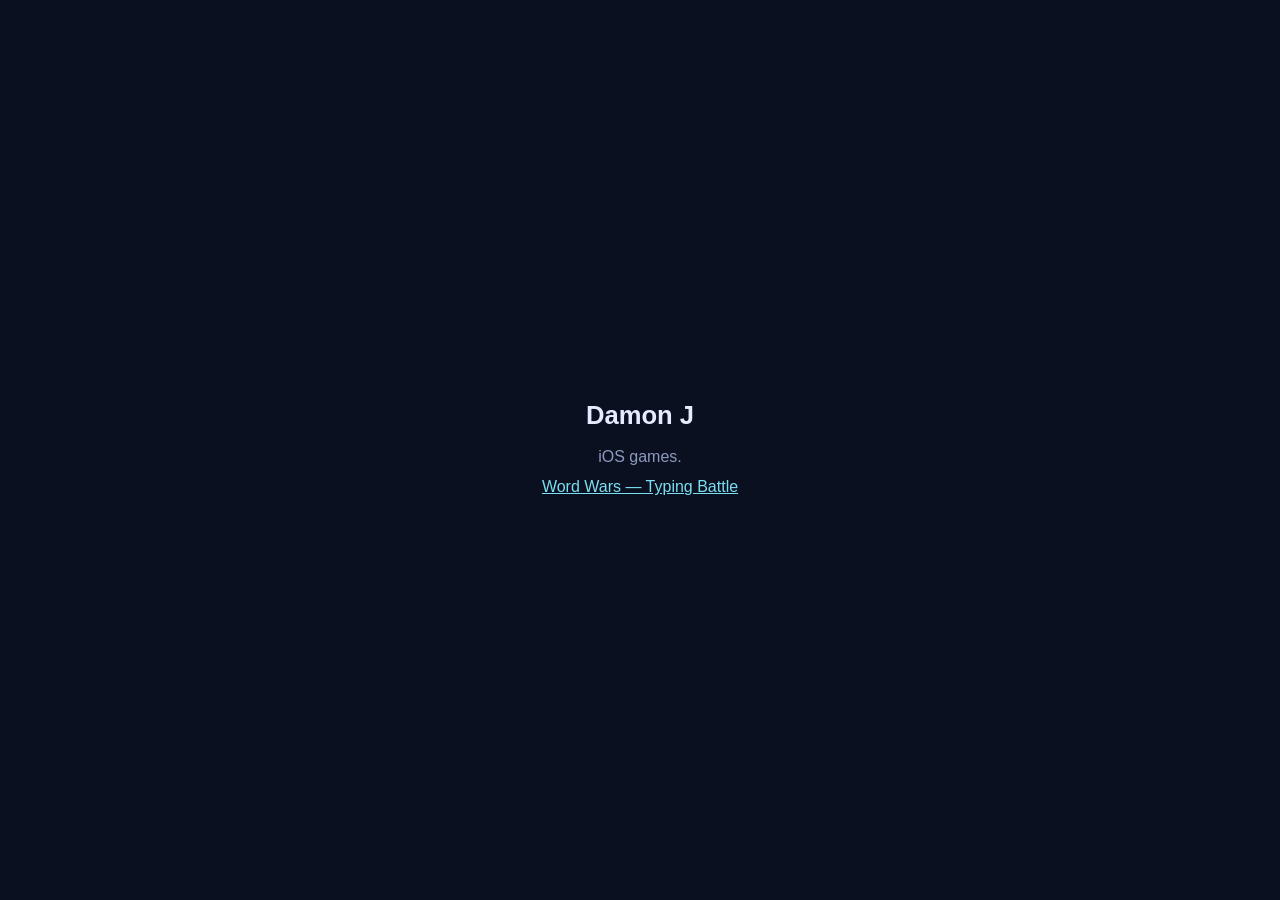
==== index.html @ 128b1fe4 "app-ads.txt for AdMob verification" ====
<!doctype html>
<meta charset="utf-8">
<title>Damon J</title>
<meta name="viewport" content="width=device-width,initial-scale=1">
<style>
  body{background:#0b1020;color:#e6ecff;font:16px/1.6 -apple-system,BlinkMacSystemFont,"Segoe UI",sans-serif;
       display:grid;place-items:center;min-height:100vh;margin:0;text-align:center}
  a{color:#7bdff2}
  h1{font-size:1.6rem;margin:0 0 .5rem}
  p{color:#8d99bd;margin:.3rem 0}
</style>
<div>
  <h1>Damon J</h1>
  <p>iOS games.</p>
  <p><a href="/word-wars/">Word Wars — Typing Battle</a></p>
</div>
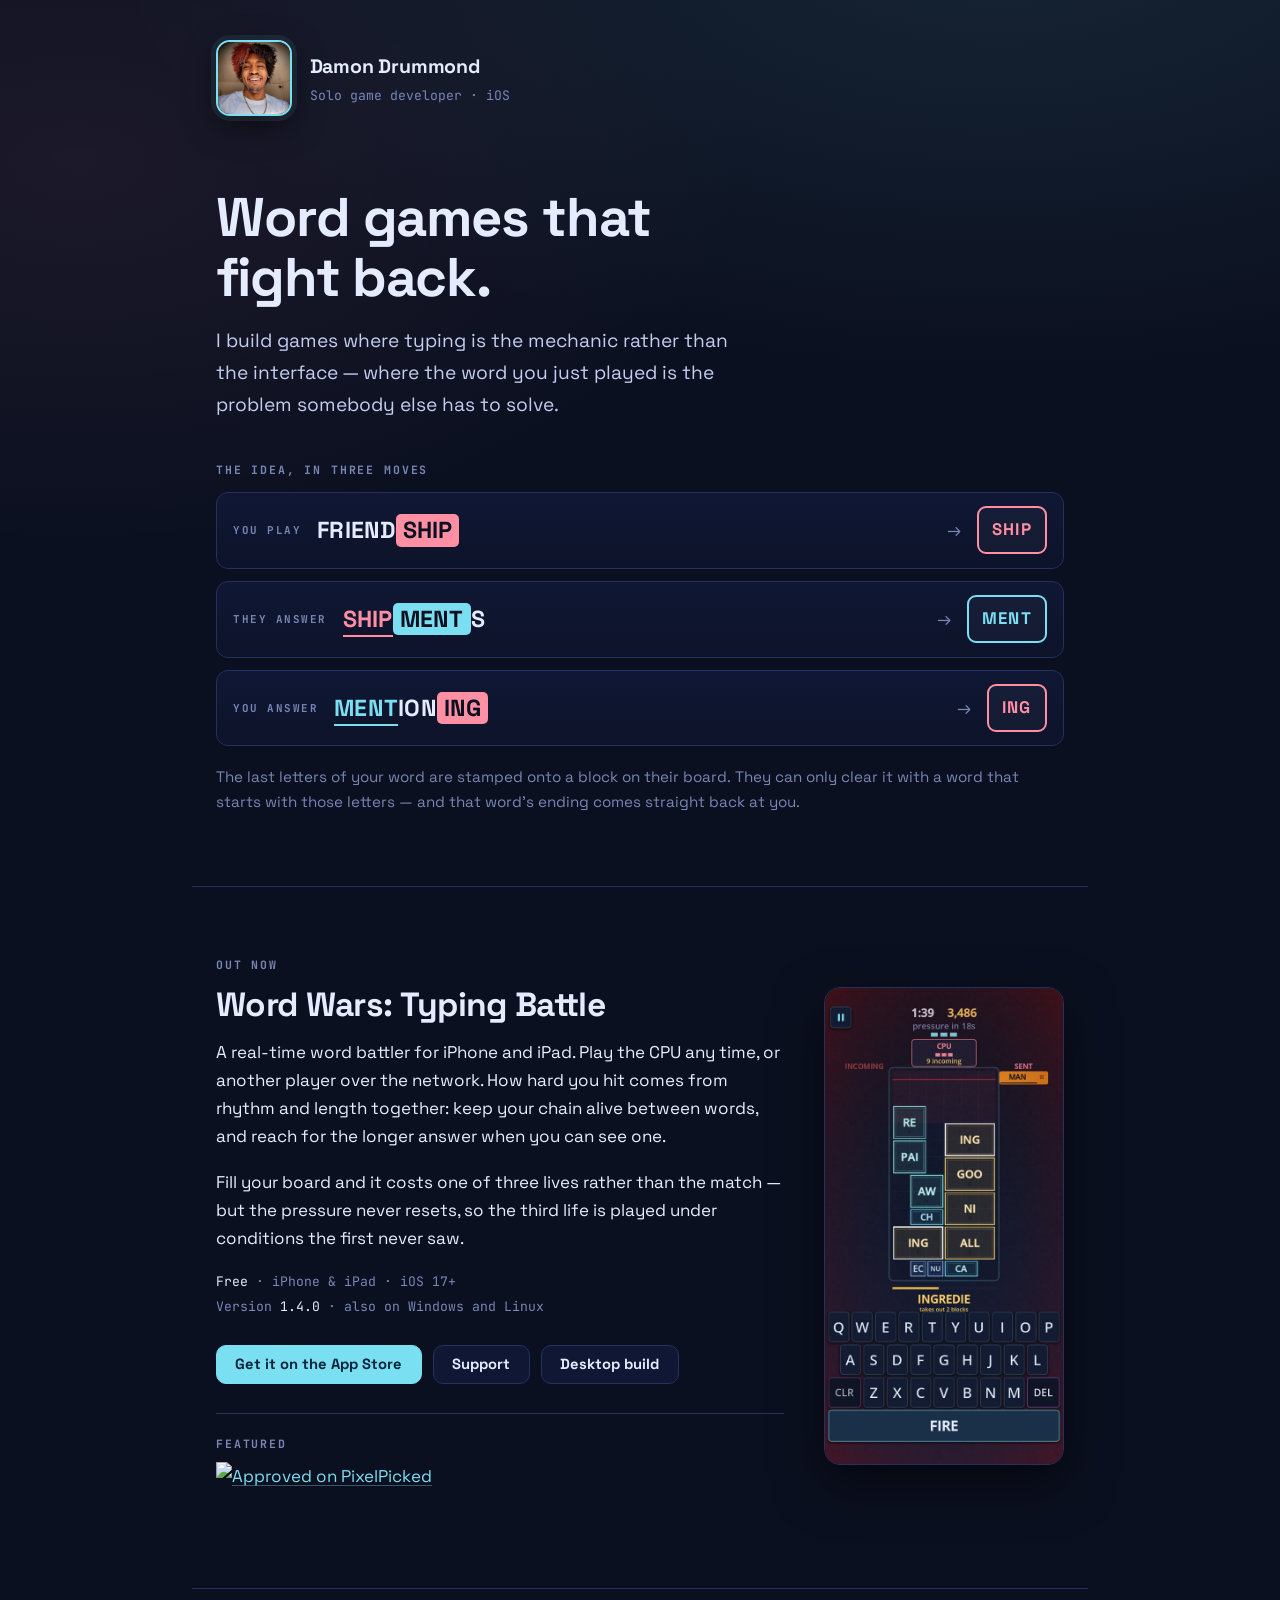
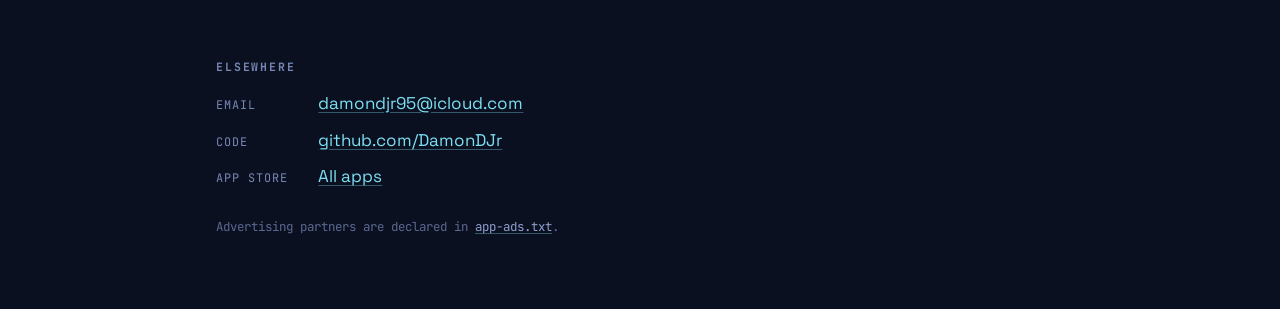
==== commit 6a211ecb: "A developer page that says who made the game The root page was a name, a line and a link. It is the " ====
--- a/index.html
+++ b/index.html
@@ -1,16 +1,297 @@
 <!doctype html>
+<html lang="en">
+<head>
 <meta charset="utf-8">
-<title>Damon J</title>
-<meta name="viewport" content="width=device-width,initial-scale=1">
+<meta name="viewport" content="width=device-width, initial-scale=1">
+<title>Damon Drummond — game developer</title>
+<meta name="description" content="Solo game developer. Maker of Word Wars: Typing Battle, a real-time word battler for iPhone and iPad.">
+<link rel="canonical" href="https://damondjr.github.io/">
+
+<meta property="og:type" content="website">
+<meta property="og:site_name" content="Damon Drummond">
+<meta property="og:title" content="Damon Drummond — game developer">
+<meta property="og:description" content="I build games where typing is the mechanic, not the interface. Maker of Word Wars: Typing Battle.">
+<meta property="og:url" content="https://damondjr.github.io/">
+<meta property="og:image" content="https://damondjr.github.io/assets/og.jpg">
+<meta name="twitter:card" content="summary_large_image">
+
+<link rel="icon" href="assets/favicon-64.png" sizes="64x64">
+<link rel="apple-touch-icon" href="assets/icon-180.png">
+
+<link rel="preconnect" href="https://fonts.googleapis.com">
+<link rel="preconnect" href="https://fonts.gstatic.com" crossorigin>
+<link href="https://fonts.googleapis.com/css2?family=Space+Grotesk:wght@400;500;700&family=JetBrains+Mono:wght@400;700&display=swap" rel="stylesheet">
+
 <style>
-  body{background:#0b1020;color:#e6ecff;font:16px/1.6 -apple-system,BlinkMacSystemFont,"Segoe UI",sans-serif;
-       display:grid;place-items:center;min-height:100vh;margin:0;text-align:center}
-  a{color:#7bdff2}
-  h1{font-size:1.6rem;margin:0 0 .5rem}
-  p{color:#8d99bd;margin:.3rem 0}
+/* ---------------------------------------------------------------------------
+   Word Wars' own palette, straight from scripts/game.gd. The page is a shop
+   window for the game, so it uses the game's colours rather than inventing a
+   second identity: cyan is you, pink is the opponent, gold is a big hit.
+   --------------------------------------------------------------------------- */
+:root{
+  --void:#0b1020;
+  --deep:#141a36;
+  --panel:#101734;
+  --edge:#26305c;
+  --ink:#e6ecff;
+  --dim:#7787b5;
+  --you:#7bdff2;
+  --them:#ff8fa3;
+  --hit:#ffd166;
+  --measure:56rem;
+}
+
+*,*::before,*::after{box-sizing:border-box}
+
+body{
+  margin:0;
+  background:var(--void);
+  /* Two soft pools rather than a flat fill — the game draws a vertical
+     gradient behind the board and this is the same idea at page scale. */
+  background-image:
+    radial-gradient(90rem 45rem at 78% -8%, rgba(123,223,242,.10), transparent 62%),
+    radial-gradient(70rem 40rem at 6% 18%, rgba(255,143,163,.07), transparent 60%);
+  background-attachment:fixed;
+  color:var(--ink);
+  font:400 1.0625rem/1.65 "Space Grotesk",ui-sans-serif,system-ui,sans-serif;
+  -webkit-font-smoothing:antialiased;
+}
+
+.wrap{max-width:var(--measure);margin:0 auto;padding:0 1.5rem}
+.band{padding-block:4.5rem}
+.band + .band{border-top:1px solid var(--edge)}
+
+a{color:var(--you);text-decoration-color:rgba(123,223,242,.35);text-underline-offset:.2em}
+a:hover{text-decoration-color:var(--you)}
+:focus-visible{outline:2px solid var(--hit);outline-offset:3px;border-radius:3px}
+
+h1,h2{margin:0;font-weight:700;letter-spacing:-.02em;line-height:1.1}
+h1{font-size:clamp(2.1rem,6.2vw,3.4rem)}
+h2{font-size:clamp(1.5rem,4vw,2.1rem)}
+p{margin:0 0 1.1rem}
+.lede{font-size:clamp(1.05rem,2.3vw,1.2rem);color:#c3cdf0;max-width:44ch;margin-top:1.1rem}
+
+/* Mono is the utility voice here for a reason: this is a typing game, and
+   monospace is what typing looks like. Labels, counts and machine facts only —
+   never body copy. */
+.eyebrow{margin:0 0 1rem;
+  font:700 .72rem/1 "JetBrains Mono",ui-monospace,monospace;
+  letter-spacing:.16em;text-transform:uppercase;color:var(--dim);
+  display:block;
+}
+
+/* --- identity ----------------------------------------------------------- */
+.id{display:flex;align-items:center;gap:1.1rem;padding-block:2.5rem 0}
+/* The avatar is a square with the board's own border treatment, not a circle:
+   everything in this game is a tile, including the person who made it. */
+.avatar{
+  width:76px;height:76px;flex:none;border-radius:14px;object-fit:cover;
+  border:2px solid var(--you);
+  box-shadow:0 0 0 5px rgba(123,223,242,.08), 0 10px 30px rgba(0,0,0,.5);
+  background:var(--deep);
+}
+.id-name{font-size:1.22rem;font-weight:700;letter-spacing:-.01em;margin:0}
+.id-role{margin:.2rem 0 0;font:400 .82rem/1.4 "JetBrains Mono",ui-monospace,monospace;color:var(--dim)}
+
+/* --- the chain ---------------------------------------------------------- */
+/* The signature of the page. Three lines that are the whole game: the letters
+   you answer with, and the letters you leave behind. */
+.chain-label{margin-top:2.75rem}
+.chain{list-style:none;margin:0;padding:0;display:grid;gap:.75rem}
+.link{
+  display:grid;align-items:center;gap:.5rem 1rem;
+  grid-template-columns:auto 1fr auto auto;
+  padding:.85rem 1rem;border-radius:12px;
+  background:linear-gradient(180deg,var(--panel),#0d1329);
+  border:1px solid var(--edge);
+}
+.side{font:700 .68rem/1 "JetBrains Mono",ui-monospace,monospace;letter-spacing:.14em;color:var(--dim)}
+.word{font-size:clamp(1.05rem,3.4vw,1.45rem);font-weight:700;letter-spacing:.01em;white-space:nowrap}
+/* Underlined: the letters this word had to open with to clear what landed.
+   `currentColor` is safe here — .you/.them set the colour and the border
+   follows it. */
+.ans{border-bottom:2px solid currentColor;padding-bottom:1px}
+
+/* Filled: the letters that get stamped onto the next block.
+   Written as two-class rules rather than `background:currentColor`. The
+   single-class version set `color:var(--void)` for the dark text, but .you and
+   .them are declared later at the same specificity, so they won the `color`
+   property — which made the fill and the letters the same pink, and the stamp
+   rendered as an empty chip. Two classes (0,2,0) outrank one (0,1,0) and say
+   what they mean. */
+.stamp{padding:.06em .3em;border-radius:5px}
+.stamp.you{background:var(--you);color:var(--void)}
+.stamp.them{background:var(--them);color:var(--void)}
+.to{color:var(--dim);font-size:1.1rem;justify-self:center}
+/* A block, drawn the way the board draws one. */
+.blk{
+  font-size:clamp(.9rem,2.6vw,1.05rem);font-weight:700;letter-spacing:.08em;
+  padding:.5rem .8rem;border-radius:9px;border:2px solid currentColor;
+  background:rgba(255,255,255,.03);white-space:nowrap;
+}
+.you{color:var(--you)}
+.them{color:var(--them)}
+.link .word{color:var(--ink)}
+.chain-note{margin:1.1rem 0 0;color:var(--dim);font-size:.95rem}
+
+/* --- the game ----------------------------------------------------------- */
+.game .first{margin-top:.9rem}
+.game{display:grid;grid-template-columns:minmax(0,1fr) 15rem;gap:2.5rem;align-items:start}
+.shot{width:100%;height:auto;border-radius:16px;border:1px solid var(--edge);
+      box-shadow:0 18px 50px rgba(0,0,0,.55);display:block}
+.facts{font:400 .82rem/1.9 "JetBrains Mono",ui-monospace,monospace;color:var(--dim);
+       margin:0 0 1.6rem;list-style:none;padding:0}
+.facts b{color:var(--ink);font-weight:400}
+
+.actions{display:flex;flex-wrap:wrap;gap:.7rem;margin-bottom:1.8rem}
+.btn{
+  display:inline-block;padding:.7rem 1.15rem;border-radius:10px;
+  font:700 .92rem/1 "Space Grotesk",sans-serif;text-decoration:none;
+  border:1px solid var(--edge);color:var(--ink);background:var(--panel);
+  transition:border-color .15s ease, transform .15s ease;
+}
+.btn:hover{border-color:var(--you);transform:translateY(-1px)}
+.btn-go{background:var(--you);border-color:var(--you);color:#06243b}
+.btn-go:hover{background:#9ce8f7;border-color:#9ce8f7}
+
+/* The badge is somebody else's artwork and carries its own colours. It gets a
+   quiet shelf of its own rather than being crowded next to our buttons. */
+.badge{margin-top:.4rem;padding-top:1.5rem;border-top:1px solid var(--edge)}
+.badge img{display:block;height:auto;max-width:100%}
+.badge .eyebrow{margin:0 0 1rem;margin-bottom:.8rem}
+
+/* --- footer ------------------------------------------------------------- */
+.rows{list-style:none;margin:0 0 1.6rem;padding:0;display:grid;gap:.55rem}
+.rows li{display:flex;gap:.9rem;align-items:baseline;flex-wrap:wrap}
+.rows span{font:400 .74rem/1.6 "JetBrains Mono",ui-monospace,monospace;
+           color:var(--dim);letter-spacing:.08em;text-transform:uppercase;min-width:5.5rem}
+.fine{font:400 .78rem/1.7 "JetBrains Mono",ui-monospace,monospace;color:#5b6890;margin:0}
+.fine a{color:#8fa0cf}
+
+/* --- motion ------------------------------------------------------------- */
+/* One orchestrated moment: the chain assembles itself once, in order, the way
+   a rally actually happens. Nothing else on the page moves. */
+@media (prefers-reduced-motion:no-preference){
+  .link{opacity:0;transform:translateY(12px);animation:rise .55s cubic-bezier(.2,.75,.3,1) forwards}
+  .link:nth-child(1){animation-delay:.20s}
+  .link:nth-child(2){animation-delay:.55s}
+  .link:nth-child(3){animation-delay:.90s}
+  .blk{opacity:0;animation:land .4s cubic-bezier(.2,.9,.3,1) forwards}
+  .link:nth-child(1) .blk{animation-delay:.50s}
+  .link:nth-child(2) .blk{animation-delay:.85s}
+  .link:nth-child(3) .blk{animation-delay:1.20s}
+}
+@keyframes rise{to{opacity:1;transform:none}}
+@keyframes land{from{opacity:0;transform:translateY(-9px) scale(.94)}to{opacity:1;transform:none}}
+
+/* --- narrow ------------------------------------------------------------- */
+@media (max-width:46rem){
+  .band{padding-block:3.25rem}
+  .game{grid-template-columns:1fr;gap:2rem}
+  .shot{max-width:16rem;margin-inline:auto}
+  .link{grid-template-columns:1fr auto;gap:.45rem .8rem}
+  .side{grid-column:1/-1}
+  .to{display:none}
+  .word{white-space:normal}
+}
 </style>
-<div>
-  <h1>Damon J</h1>
-  <p>iOS games.</p>
-  <p><a href="/word-wars/">Word Wars — Typing Battle</a></p>
-</div>
+</head>
+<body>
+
+<header class="wrap id">
+  <!-- Swap assets/avatar.png for whichever picture you want here; it is
+       displayed as a 76px square, so a square source crops best. -->
+  <img class="avatar" src="assets/avatar.png" width="76" height="76"
+       alt="Damon Drummond">
+  <div>
+    <p class="id-name">Damon Drummond</p>
+    <p class="id-role">Solo game developer &middot; iOS</p>
+  </div>
+</header>
+
+<main>
+
+  <section class="wrap band">
+    <h1>Word games that<br>fight back.</h1>
+    <p class="lede">I build games where typing is the
+    mechanic rather than the interface &mdash; where the word you just played is
+    the problem somebody else has to solve.</p>
+
+    <p class="eyebrow chain-label">The idea, in three moves</p>
+    <ol class="chain">
+      <li class="link">
+        <span class="side">YOU PLAY</span>
+        <span class="word">FRIEND<b class="stamp them">SHIP</b></span>
+        <span class="to" aria-hidden="true">&rarr;</span>
+        <span class="blk them">SHIP</span>
+      </li>
+      <li class="link">
+        <span class="side">THEY ANSWER</span>
+        <span class="word"><b class="ans them">SHIP</b><b class="stamp you">MENT</b>S</span>
+        <span class="to" aria-hidden="true">&rarr;</span>
+        <span class="blk you">MENT</span>
+      </li>
+      <li class="link">
+        <span class="side">YOU ANSWER</span>
+        <span class="word"><b class="ans you">MENT</b>ION<b class="stamp them">ING</b></span>
+        <span class="to" aria-hidden="true">&rarr;</span>
+        <span class="blk them">ING</span>
+      </li>
+    </ol>
+    <p class="chain-note">The last letters of your word are stamped onto a block
+    on their board. They can only clear it with a word that starts with those
+    letters &mdash; and that word&rsquo;s ending comes straight back at you.</p>
+  </section>
+
+  <section class="wrap band">
+    <p class="eyebrow">Out now</p>
+    <div class="game">
+      <div>
+        <h2>Word Wars: Typing Battle</h2>
+        <p class="first">A real-time word battler for iPhone and iPad.
+        Play the CPU any time, or another player over the network. How hard you
+        hit comes from rhythm and length together: keep your chain alive between
+        words, and reach for the longer answer when you can see one.</p>
+        <p>Fill your board and it costs one of three lives rather than the match
+        &mdash; but the pressure never resets, so the third life is played under
+        conditions the first never saw.</p>
+
+        <ul class="facts">
+          <li><b>Free</b> &middot; iPhone &amp; iPad &middot; iOS 17+</li>
+          <li>Version <b>1.4.0</b> &middot; also on Windows and Linux</li>
+        </ul>
+
+        <div class="actions">
+          <a class="btn btn-go" href="https://apps.apple.com/us/app/word-wars-typing-battle/id6802900966">Get it on the App&nbsp;Store</a>
+          <a class="btn" href="/word-wars/">Support</a>
+          <a class="btn" href="https://github.com/DamonDJr/word-wars/releases/latest">Desktop build</a>
+        </div>
+
+        <div class="badge">
+          <p class="eyebrow">Featured</p>
+          <a href="https://pixelpicked.com/game/3Cyutut9elL/word-wars-typing-battle/" target="_blank" rel="noopener">
+            <img src="https://api.pixelpicked.com/api/badges/3Cyutut9elL/live.png?theme=dark"
+                 width="250" height="54" alt="Approved on PixelPicked" loading="lazy" />
+          </a>
+        </div>
+      </div>
+
+      <img class="shot" src="assets/word-wars-solo.jpg" width="540" height="1080"
+           alt="A Word Wars match in progress: stamped blocks stacked on the board, a word being typed below." loading="lazy">
+    </div>
+  </section>
+
+  <section class="wrap band">
+    <p class="eyebrow">Elsewhere</p>
+    <ul class="rows">
+      <li><span>Email</span> <a href="mailto:damondjr95@icloud.com">damondjr95@icloud.com</a></li>
+      <li><span>Code</span> <a href="https://github.com/DamonDJr">github.com/DamonDJr</a></li>
+      <li><span>App Store</span> <a href="https://apps.apple.com/us/developer/damon-drummond/id6802900968">All apps</a></li>
+    </ul>
+    <p class="fine">Advertising partners are declared in
+      <a href="/app-ads.txt">app-ads.txt</a>.</p>
+  </section>
+
+</main>
+</body>
+</html>
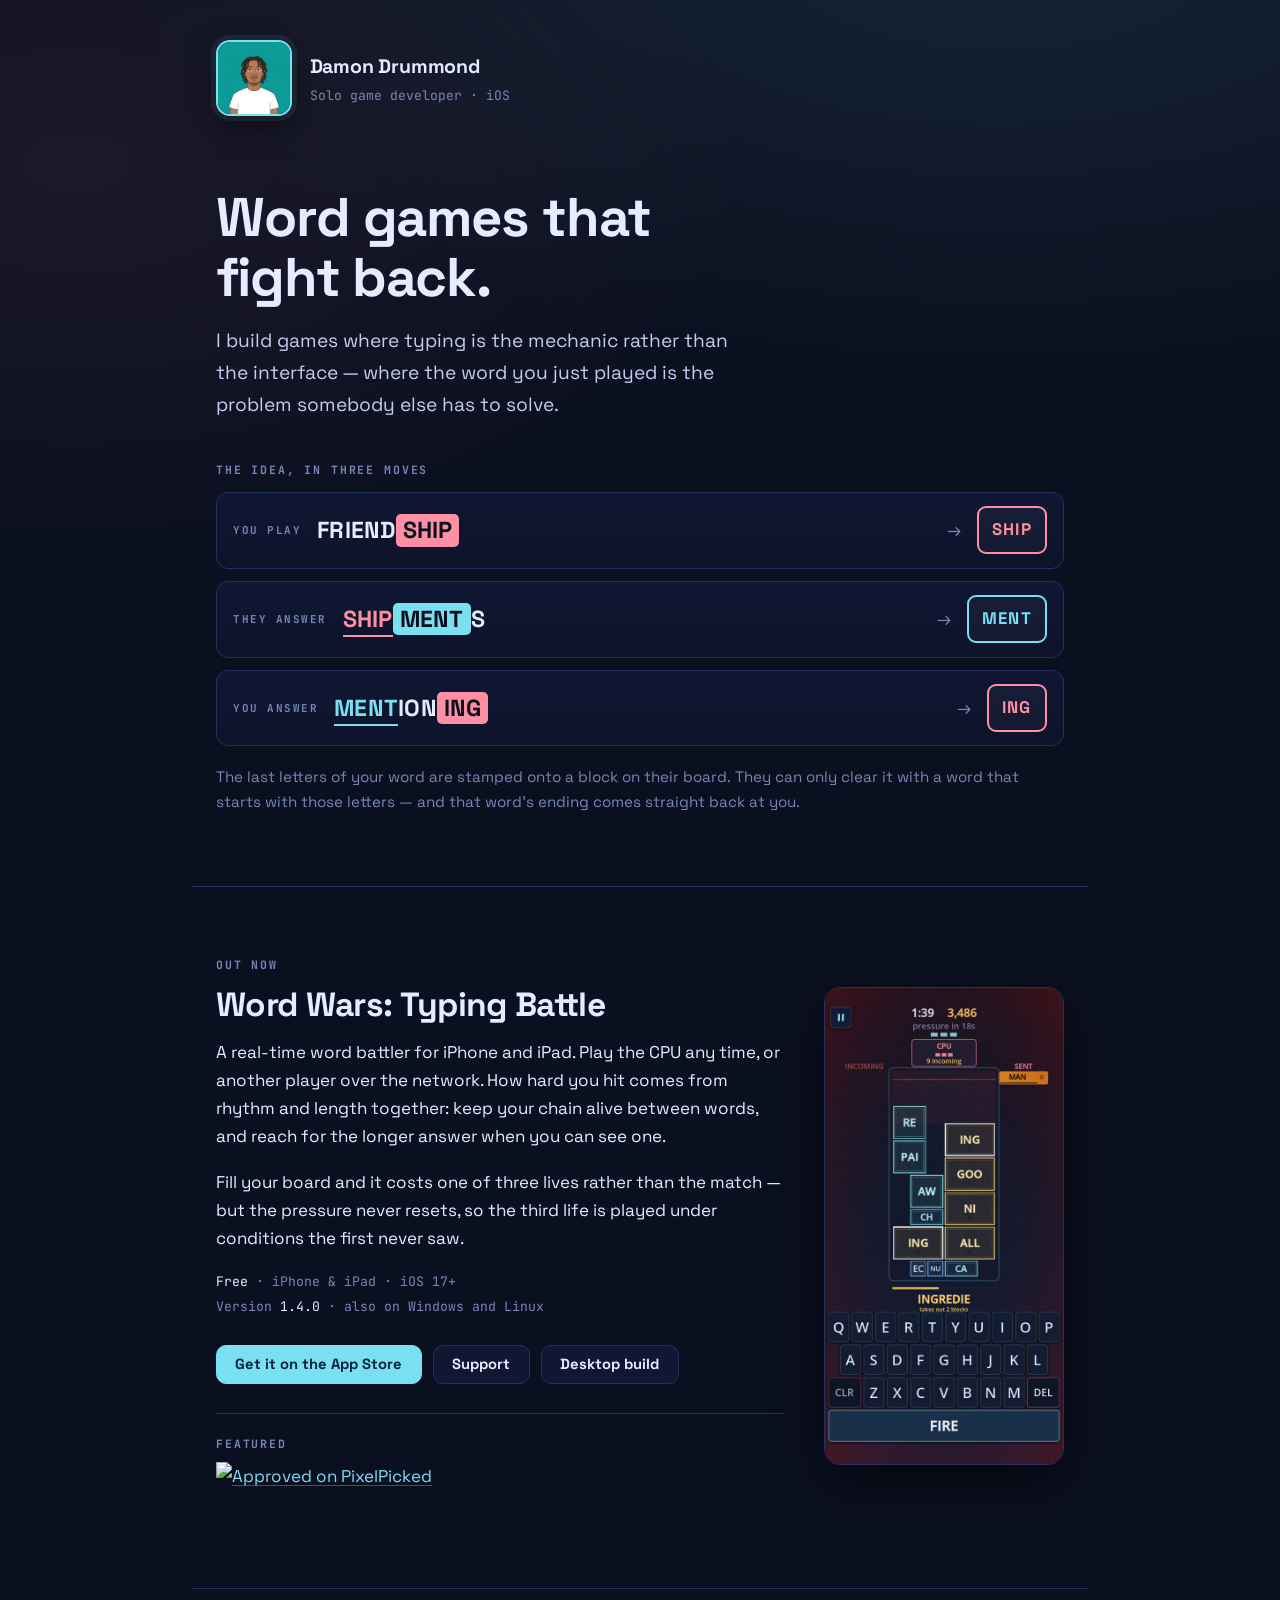
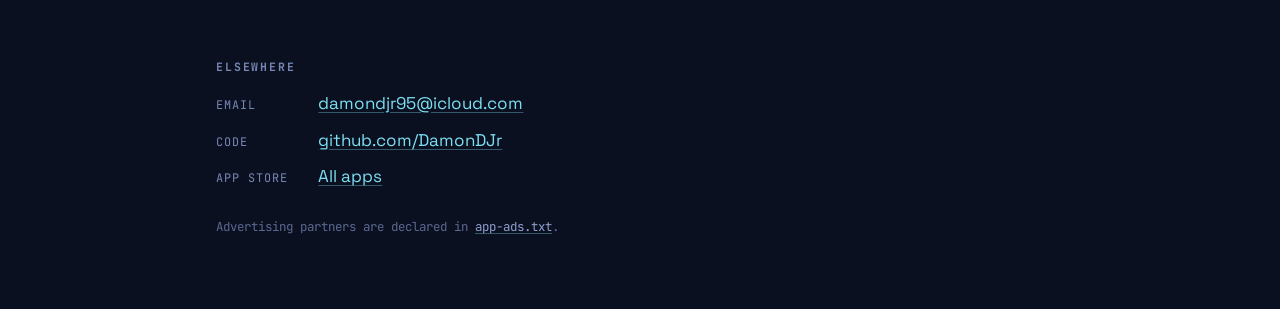
==== commit 712de496: "Use the real avatar The placeholder was the GitHub photo, which was only ever there so the page was " ====
--- a/index.html
+++ b/index.html
@@ -199,9 +199,8 @@
 <body>
 
 <header class="wrap id">
-  <!-- Swap assets/avatar.png for whichever picture you want here; it is
-       displayed as a 76px square, so a square source crops best. -->
-  <img class="avatar" src="assets/avatar.png" width="76" height="76"
+  <!-- 176x176 source, drawn at 76px. Square in, square out. -->
+  <img class="avatar" src="assets/avatar.jpg" width="76" height="76"
        alt="Damon Drummond">
   <div>
     <p class="id-name">Damon Drummond</p>
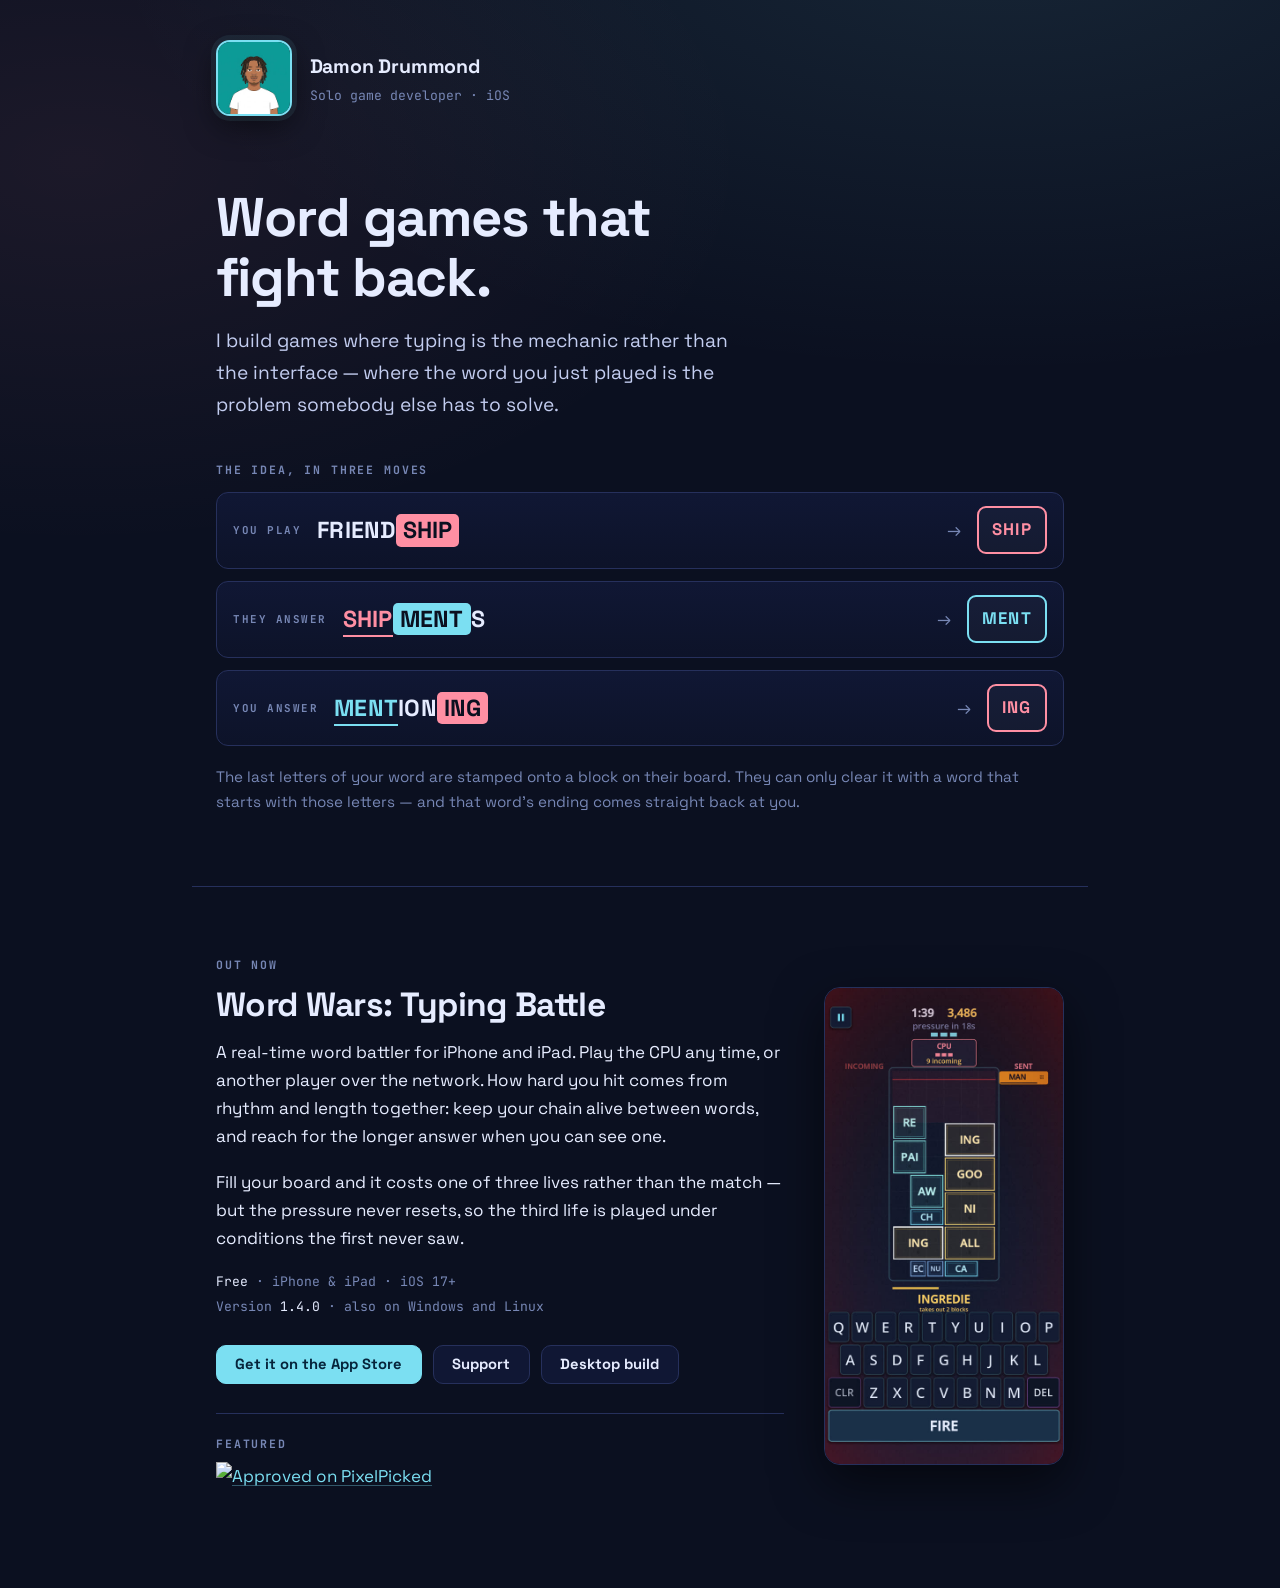
==== commit c27f6a35: "Drop the Elsewhere section Removed at the owner's request, along with the app-ads.txt footnote and t" ====
--- a/index.html
+++ b/index.html
@@ -159,14 +159,6 @@
 .badge{margin-top:.4rem;padding-top:1.5rem;border-top:1px solid var(--edge)}
 .badge img{display:block;height:auto;max-width:100%}
 .badge .eyebrow{margin:0 0 1rem;margin-bottom:.8rem}
-
-/* --- footer ------------------------------------------------------------- */
-.rows{list-style:none;margin:0 0 1.6rem;padding:0;display:grid;gap:.55rem}
-.rows li{display:flex;gap:.9rem;align-items:baseline;flex-wrap:wrap}
-.rows span{font:400 .74rem/1.6 "JetBrains Mono",ui-monospace,monospace;
-           color:var(--dim);letter-spacing:.08em;text-transform:uppercase;min-width:5.5rem}
-.fine{font:400 .78rem/1.7 "JetBrains Mono",ui-monospace,monospace;color:#5b6890;margin:0}
-.fine a{color:#8fa0cf}
 
 /* --- motion ------------------------------------------------------------- */
 /* One orchestrated moment: the chain assembles itself once, in order, the way
@@ -280,17 +272,6 @@
     </div>
   </section>
 
-  <section class="wrap band">
-    <p class="eyebrow">Elsewhere</p>
-    <ul class="rows">
-      <li><span>Email</span> <a href="mailto:damondjr95@icloud.com">damondjr95@icloud.com</a></li>
-      <li><span>Code</span> <a href="https://github.com/DamonDJr">github.com/DamonDJr</a></li>
-      <li><span>App Store</span> <a href="https://apps.apple.com/us/developer/damon-drummond/id6802900968">All apps</a></li>
-    </ul>
-    <p class="fine">Advertising partners are declared in
-      <a href="/app-ads.txt">app-ads.txt</a>.</p>
-  </section>
-
 </main>
 </body>
 </html>
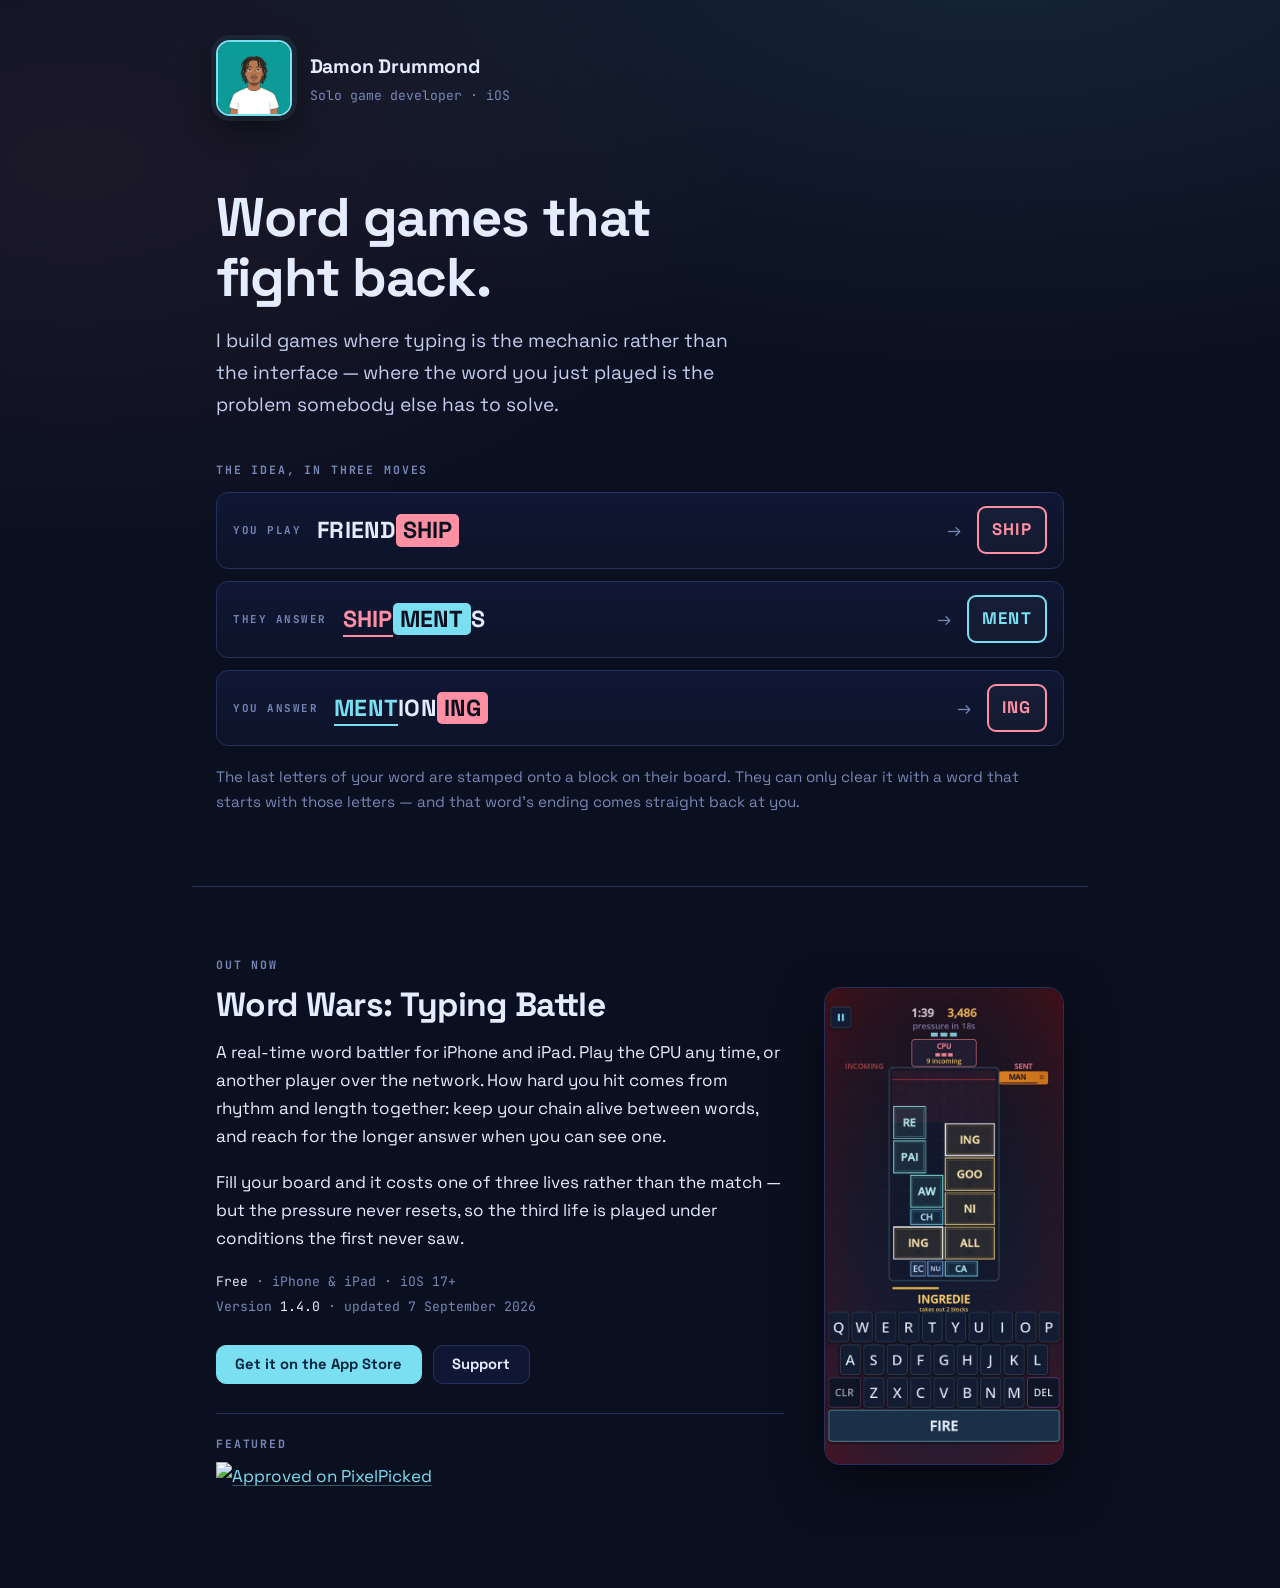
==== commit 407a1f2a: "iOS only, because that is what exists Dropped the Desktop build button and the Windows/Linux line. T" ====
--- a/index.html
+++ b/index.html
@@ -249,13 +249,12 @@
 
         <ul class="facts">
           <li><b>Free</b> &middot; iPhone &amp; iPad &middot; iOS 17+</li>
-          <li>Version <b>1.4.0</b> &middot; also on Windows and Linux</li>
+          <li>Version <b>1.4.0</b> &middot; updated 7 September 2026</li>
         </ul>
 
         <div class="actions">
           <a class="btn btn-go" href="https://apps.apple.com/us/app/word-wars-typing-battle/id6802900966">Get it on the App&nbsp;Store</a>
           <a class="btn" href="/word-wars/">Support</a>
-          <a class="btn" href="https://github.com/DamonDJr/word-wars/releases/latest">Desktop build</a>
         </div>
 
         <div class="badge">
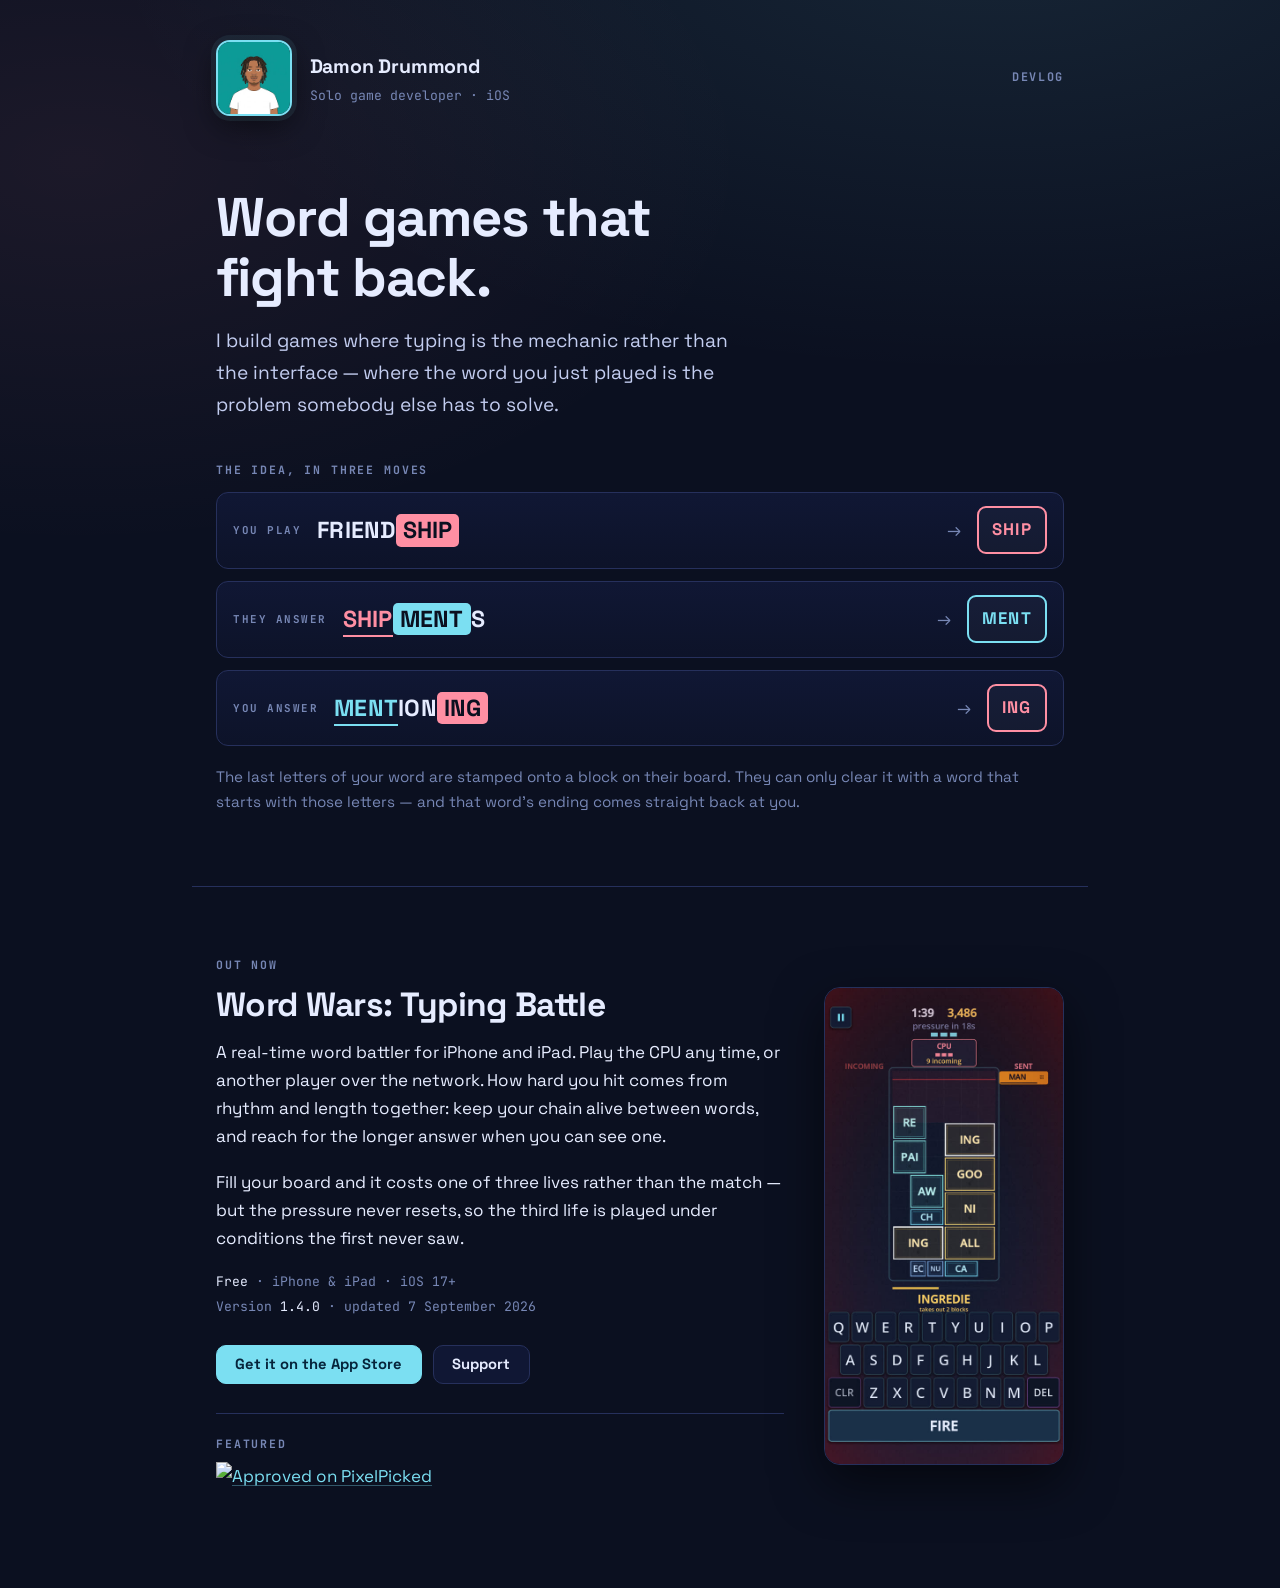
==== commit 31c3616a: "First devlog, and somewhere to put the next one The post is the stamp problem: the game asks word en" ====
--- a/index.html
+++ b/index.html
@@ -15,189 +15,27 @@
 <meta property="og:image" content="https://damondjr.github.io/assets/og.jpg">
 <meta name="twitter:card" content="summary_large_image">
 
-<link rel="icon" href="assets/favicon-64.png" sizes="64x64">
-<link rel="apple-touch-icon" href="assets/icon-180.png">
+<link rel="icon" href="/assets/favicon-64.png" sizes="64x64">
+<link rel="apple-touch-icon" href="/assets/icon-180.png">
 
 <link rel="preconnect" href="https://fonts.googleapis.com">
 <link rel="preconnect" href="https://fonts.gstatic.com" crossorigin>
 <link href="https://fonts.googleapis.com/css2?family=Space+Grotesk:wght@400;500;700&family=JetBrains+Mono:wght@400;700&display=swap" rel="stylesheet">
 
-<style>
-/* ---------------------------------------------------------------------------
-   Word Wars' own palette, straight from scripts/game.gd. The page is a shop
-   window for the game, so it uses the game's colours rather than inventing a
-   second identity: cyan is you, pink is the opponent, gold is a big hit.
-   --------------------------------------------------------------------------- */
-:root{
-  --void:#0b1020;
-  --deep:#141a36;
-  --panel:#101734;
-  --edge:#26305c;
-  --ink:#e6ecff;
-  --dim:#7787b5;
-  --you:#7bdff2;
-  --them:#ff8fa3;
-  --hit:#ffd166;
-  --measure:56rem;
-}
+<link rel="stylesheet" href="/assets/site.css">
 
-*,*::before,*::after{box-sizing:border-box}
-
-body{
-  margin:0;
-  background:var(--void);
-  /* Two soft pools rather than a flat fill — the game draws a vertical
-     gradient behind the board and this is the same idea at page scale. */
-  background-image:
-    radial-gradient(90rem 45rem at 78% -8%, rgba(123,223,242,.10), transparent 62%),
-    radial-gradient(70rem 40rem at 6% 18%, rgba(255,143,163,.07), transparent 60%);
-  background-attachment:fixed;
-  color:var(--ink);
-  font:400 1.0625rem/1.65 "Space Grotesk",ui-sans-serif,system-ui,sans-serif;
-  -webkit-font-smoothing:antialiased;
-}
-
-.wrap{max-width:var(--measure);margin:0 auto;padding:0 1.5rem}
-.band{padding-block:4.5rem}
-.band + .band{border-top:1px solid var(--edge)}
-
-a{color:var(--you);text-decoration-color:rgba(123,223,242,.35);text-underline-offset:.2em}
-a:hover{text-decoration-color:var(--you)}
-:focus-visible{outline:2px solid var(--hit);outline-offset:3px;border-radius:3px}
-
-h1,h2{margin:0;font-weight:700;letter-spacing:-.02em;line-height:1.1}
-h1{font-size:clamp(2.1rem,6.2vw,3.4rem)}
-h2{font-size:clamp(1.5rem,4vw,2.1rem)}
-p{margin:0 0 1.1rem}
-.lede{font-size:clamp(1.05rem,2.3vw,1.2rem);color:#c3cdf0;max-width:44ch;margin-top:1.1rem}
-
-/* Mono is the utility voice here for a reason: this is a typing game, and
-   monospace is what typing looks like. Labels, counts and machine facts only —
-   never body copy. */
-.eyebrow{margin:0 0 1rem;
-  font:700 .72rem/1 "JetBrains Mono",ui-monospace,monospace;
-  letter-spacing:.16em;text-transform:uppercase;color:var(--dim);
-  display:block;
-}
-
-/* --- identity ----------------------------------------------------------- */
-.id{display:flex;align-items:center;gap:1.1rem;padding-block:2.5rem 0}
-/* The avatar is a square with the board's own border treatment, not a circle:
-   everything in this game is a tile, including the person who made it. */
-.avatar{
-  width:76px;height:76px;flex:none;border-radius:14px;object-fit:cover;
-  border:2px solid var(--you);
-  box-shadow:0 0 0 5px rgba(123,223,242,.08), 0 10px 30px rgba(0,0,0,.5);
-  background:var(--deep);
-}
-.id-name{font-size:1.22rem;font-weight:700;letter-spacing:-.01em;margin:0}
-.id-role{margin:.2rem 0 0;font:400 .82rem/1.4 "JetBrains Mono",ui-monospace,monospace;color:var(--dim)}
-
-/* --- the chain ---------------------------------------------------------- */
-/* The signature of the page. Three lines that are the whole game: the letters
-   you answer with, and the letters you leave behind. */
-.chain-label{margin-top:2.75rem}
-.chain{list-style:none;margin:0;padding:0;display:grid;gap:.75rem}
-.link{
-  display:grid;align-items:center;gap:.5rem 1rem;
-  grid-template-columns:auto 1fr auto auto;
-  padding:.85rem 1rem;border-radius:12px;
-  background:linear-gradient(180deg,var(--panel),#0d1329);
-  border:1px solid var(--edge);
-}
-.side{font:700 .68rem/1 "JetBrains Mono",ui-monospace,monospace;letter-spacing:.14em;color:var(--dim)}
-.word{font-size:clamp(1.05rem,3.4vw,1.45rem);font-weight:700;letter-spacing:.01em;white-space:nowrap}
-/* Underlined: the letters this word had to open with to clear what landed.
-   `currentColor` is safe here — .you/.them set the colour and the border
-   follows it. */
-.ans{border-bottom:2px solid currentColor;padding-bottom:1px}
-
-/* Filled: the letters that get stamped onto the next block.
-   Written as two-class rules rather than `background:currentColor`. The
-   single-class version set `color:var(--void)` for the dark text, but .you and
-   .them are declared later at the same specificity, so they won the `color`
-   property — which made the fill and the letters the same pink, and the stamp
-   rendered as an empty chip. Two classes (0,2,0) outrank one (0,1,0) and say
-   what they mean. */
-.stamp{padding:.06em .3em;border-radius:5px}
-.stamp.you{background:var(--you);color:var(--void)}
-.stamp.them{background:var(--them);color:var(--void)}
-.to{color:var(--dim);font-size:1.1rem;justify-self:center}
-/* A block, drawn the way the board draws one. */
-.blk{
-  font-size:clamp(.9rem,2.6vw,1.05rem);font-weight:700;letter-spacing:.08em;
-  padding:.5rem .8rem;border-radius:9px;border:2px solid currentColor;
-  background:rgba(255,255,255,.03);white-space:nowrap;
-}
-.you{color:var(--you)}
-.them{color:var(--them)}
-.link .word{color:var(--ink)}
-.chain-note{margin:1.1rem 0 0;color:var(--dim);font-size:.95rem}
-
-/* --- the game ----------------------------------------------------------- */
-.game .first{margin-top:.9rem}
-.game{display:grid;grid-template-columns:minmax(0,1fr) 15rem;gap:2.5rem;align-items:start}
-.shot{width:100%;height:auto;border-radius:16px;border:1px solid var(--edge);
-      box-shadow:0 18px 50px rgba(0,0,0,.55);display:block}
-.facts{font:400 .82rem/1.9 "JetBrains Mono",ui-monospace,monospace;color:var(--dim);
-       margin:0 0 1.6rem;list-style:none;padding:0}
-.facts b{color:var(--ink);font-weight:400}
-
-.actions{display:flex;flex-wrap:wrap;gap:.7rem;margin-bottom:1.8rem}
-.btn{
-  display:inline-block;padding:.7rem 1.15rem;border-radius:10px;
-  font:700 .92rem/1 "Space Grotesk",sans-serif;text-decoration:none;
-  border:1px solid var(--edge);color:var(--ink);background:var(--panel);
-  transition:border-color .15s ease, transform .15s ease;
-}
-.btn:hover{border-color:var(--you);transform:translateY(-1px)}
-.btn-go{background:var(--you);border-color:var(--you);color:#06243b}
-.btn-go:hover{background:#9ce8f7;border-color:#9ce8f7}
-
-/* The badge is somebody else's artwork and carries its own colours. It gets a
-   quiet shelf of its own rather than being crowded next to our buttons. */
-.badge{margin-top:.4rem;padding-top:1.5rem;border-top:1px solid var(--edge)}
-.badge img{display:block;height:auto;max-width:100%}
-.badge .eyebrow{margin:0 0 1rem;margin-bottom:.8rem}
-
-/* --- motion ------------------------------------------------------------- */
-/* One orchestrated moment: the chain assembles itself once, in order, the way
-   a rally actually happens. Nothing else on the page moves. */
-@media (prefers-reduced-motion:no-preference){
-  .link{opacity:0;transform:translateY(12px);animation:rise .55s cubic-bezier(.2,.75,.3,1) forwards}
-  .link:nth-child(1){animation-delay:.20s}
-  .link:nth-child(2){animation-delay:.55s}
-  .link:nth-child(3){animation-delay:.90s}
-  .blk{opacity:0;animation:land .4s cubic-bezier(.2,.9,.3,1) forwards}
-  .link:nth-child(1) .blk{animation-delay:.50s}
-  .link:nth-child(2) .blk{animation-delay:.85s}
-  .link:nth-child(3) .blk{animation-delay:1.20s}
-}
-@keyframes rise{to{opacity:1;transform:none}}
-@keyframes land{from{opacity:0;transform:translateY(-9px) scale(.94)}to{opacity:1;transform:none}}
-
-/* --- narrow ------------------------------------------------------------- */
-@media (max-width:46rem){
-  .band{padding-block:3.25rem}
-  .game{grid-template-columns:1fr;gap:2rem}
-  .shot{max-width:16rem;margin-inline:auto}
-  .link{grid-template-columns:1fr auto;gap:.45rem .8rem}
-  .side{grid-column:1/-1}
-  .to{display:none}
-  .word{white-space:normal}
-}
-</style>
 </head>
 <body>
 
 <header class="wrap id">
   <!-- 176x176 source, drawn at 76px. Square in, square out. -->
-  <img class="avatar" src="assets/avatar.jpg" width="76" height="76"
+  <img class="avatar" src="/assets/avatar.jpg" width="76" height="76"
        alt="Damon Drummond">
   <div>
     <p class="id-name">Damon Drummond</p>
     <p class="id-role">Solo game developer &middot; iOS</p>
   </div>
+  <nav class="nav"><a href="/devlog/">Devlog</a></nav>
 </header>
 
 <main>
@@ -266,7 +104,7 @@
         </div>
       </div>
 
-      <img class="shot" src="assets/word-wars-solo.jpg" width="540" height="1080"
+      <img class="shot" src="/assets/word-wars-solo.jpg" width="540" height="1080"
            alt="A Word Wars match in progress: stamped blocks stacked on the board, a word being typed below." loading="lazy">
     </div>
   </section>
--- a/assets/site.css
+++ b/assets/site.css
@@ -0,0 +1,202 @@
+/* ---------------------------------------------------------------------------
+   Word Wars' own palette, straight from scripts/game.gd. The page is a shop
+   window for the game, so it uses the game's colours rather than inventing a
+   second identity: cyan is you, pink is the opponent, gold is a big hit.
+   --------------------------------------------------------------------------- */
+:root{
+  --void:#0b1020;
+  --deep:#141a36;
+  --panel:#101734;
+  --edge:#26305c;
+  --ink:#e6ecff;
+  --dim:#7787b5;
+  --you:#7bdff2;
+  --them:#ff8fa3;
+  --hit:#ffd166;
+  --measure:56rem;
+}
+
+*,*::before,*::after{box-sizing:border-box}
+
+body{
+  margin:0;
+  background:var(--void);
+  /* Two soft pools rather than a flat fill — the game draws a vertical
+     gradient behind the board and this is the same idea at page scale. */
+  background-image:
+    radial-gradient(90rem 45rem at 78% -8%, rgba(123,223,242,.10), transparent 62%),
+    radial-gradient(70rem 40rem at 6% 18%, rgba(255,143,163,.07), transparent 60%);
+  background-attachment:fixed;
+  color:var(--ink);
+  font:400 1.0625rem/1.65 "Space Grotesk",ui-sans-serif,system-ui,sans-serif;
+  -webkit-font-smoothing:antialiased;
+}
+
+.wrap{max-width:var(--measure);margin:0 auto;padding:0 1.5rem}
+.band{padding-block:4.5rem}
+.band + .band{border-top:1px solid var(--edge)}
+
+a{color:var(--you);text-decoration-color:rgba(123,223,242,.35);text-underline-offset:.2em}
+a:hover{text-decoration-color:var(--you)}
+:focus-visible{outline:2px solid var(--hit);outline-offset:3px;border-radius:3px}
+
+h1,h2{margin:0;font-weight:700;letter-spacing:-.02em;line-height:1.1}
+h1{font-size:clamp(2.1rem,6.2vw,3.4rem)}
+h2{font-size:clamp(1.5rem,4vw,2.1rem)}
+p{margin:0 0 1.1rem}
+.lede{font-size:clamp(1.05rem,2.3vw,1.2rem);color:#c3cdf0;max-width:44ch;margin-top:1.1rem}
+
+/* Mono is the utility voice here for a reason: this is a typing game, and
+   monospace is what typing looks like. Labels, counts and machine facts only —
+   never body copy. */
+.eyebrow{margin:0 0 1rem;
+  font:700 .72rem/1 "JetBrains Mono",ui-monospace,monospace;
+  letter-spacing:.16em;text-transform:uppercase;color:var(--dim);
+  display:block;
+}
+
+/* --- identity ----------------------------------------------------------- */
+.id{display:flex;align-items:center;gap:1.1rem;padding-block:2.5rem 0}
+/* The avatar is a square with the board's own border treatment, not a circle:
+   everything in this game is a tile, including the person who made it. */
+.avatar{
+  width:76px;height:76px;flex:none;border-radius:14px;object-fit:cover;
+  border:2px solid var(--you);
+  box-shadow:0 0 0 5px rgba(123,223,242,.08), 0 10px 30px rgba(0,0,0,.5);
+  background:var(--deep);
+}
+.id-name{font-size:1.22rem;font-weight:700;letter-spacing:-.01em;margin:0}
+.id-role{margin:.2rem 0 0;font:400 .82rem/1.4 "JetBrains Mono",ui-monospace,monospace;color:var(--dim)}
+
+/* --- the chain ---------------------------------------------------------- */
+/* The signature of the page. Three lines that are the whole game: the letters
+   you answer with, and the letters you leave behind. */
+.chain-label{margin-top:2.75rem}
+.chain{list-style:none;margin:0;padding:0;display:grid;gap:.75rem}
+.link{
+  display:grid;align-items:center;gap:.5rem 1rem;
+  grid-template-columns:auto 1fr auto auto;
+  padding:.85rem 1rem;border-radius:12px;
+  background:linear-gradient(180deg,var(--panel),#0d1329);
+  border:1px solid var(--edge);
+}
+.side{font:700 .68rem/1 "JetBrains Mono",ui-monospace,monospace;letter-spacing:.14em;color:var(--dim)}
+.word{font-size:clamp(1.05rem,3.4vw,1.45rem);font-weight:700;letter-spacing:.01em;white-space:nowrap}
+/* Underlined: the letters this word had to open with to clear what landed.
+   `currentColor` is safe here — .you/.them set the colour and the border
+   follows it. */
+.ans{border-bottom:2px solid currentColor;padding-bottom:1px}
+
+/* Filled: the letters that get stamped onto the next block.
+   Written as two-class rules rather than `background:currentColor`. The
+   single-class version set `color:var(--void)` for the dark text, but .you and
+   .them are declared later at the same specificity, so they won the `color`
+   property — which made the fill and the letters the same pink, and the stamp
+   rendered as an empty chip. Two classes (0,2,0) outrank one (0,1,0) and say
+   what they mean. */
+.stamp{padding:.06em .3em;border-radius:5px}
+.stamp.you{background:var(--you);color:var(--void)}
+.stamp.them{background:var(--them);color:var(--void)}
+.to{color:var(--dim);font-size:1.1rem;justify-self:center}
+/* A block, drawn the way the board draws one. */
+.blk{
+  font-size:clamp(.9rem,2.6vw,1.05rem);font-weight:700;letter-spacing:.08em;
+  padding:.5rem .8rem;border-radius:9px;border:2px solid currentColor;
+  background:rgba(255,255,255,.03);white-space:nowrap;
+}
+.you{color:var(--you)}
+.them{color:var(--them)}
+.link .word{color:var(--ink)}
+.chain-note{margin:1.1rem 0 0;color:var(--dim);font-size:.95rem}
+
+/* --- the game ----------------------------------------------------------- */
+.game .first{margin-top:.9rem}
+.game{display:grid;grid-template-columns:minmax(0,1fr) 15rem;gap:2.5rem;align-items:start}
+.shot{width:100%;height:auto;border-radius:16px;border:1px solid var(--edge);
+      box-shadow:0 18px 50px rgba(0,0,0,.55);display:block}
+.facts{font:400 .82rem/1.9 "JetBrains Mono",ui-monospace,monospace;color:var(--dim);
+       margin:0 0 1.6rem;list-style:none;padding:0}
+.facts b{color:var(--ink);font-weight:400}
+
+.actions{display:flex;flex-wrap:wrap;gap:.7rem;margin-bottom:1.8rem}
+.btn{
+  display:inline-block;padding:.7rem 1.15rem;border-radius:10px;
+  font:700 .92rem/1 "Space Grotesk",sans-serif;text-decoration:none;
+  border:1px solid var(--edge);color:var(--ink);background:var(--panel);
+  transition:border-color .15s ease, transform .15s ease;
+}
+.btn:hover{border-color:var(--you);transform:translateY(-1px)}
+.btn-go{background:var(--you);border-color:var(--you);color:#06243b}
+.btn-go:hover{background:#9ce8f7;border-color:#9ce8f7}
+
+/* The badge is somebody else's artwork and carries its own colours. It gets a
+   quiet shelf of its own rather than being crowded next to our buttons. */
+.badge{margin-top:.4rem;padding-top:1.5rem;border-top:1px solid var(--edge)}
+.badge img{display:block;height:auto;max-width:100%}
+.badge .eyebrow{margin:0 0 1rem;margin-bottom:.8rem}
+
+/* --- motion ------------------------------------------------------------- */
+/* One orchestrated moment: the chain assembles itself once, in order, the way
+   a rally actually happens. Nothing else on the page moves. */
+@media (prefers-reduced-motion:no-preference){
+  .link{opacity:0;transform:translateY(12px);animation:rise .55s cubic-bezier(.2,.75,.3,1) forwards}
+  .link:nth-child(1){animation-delay:.20s}
+  .link:nth-child(2){animation-delay:.55s}
+  .link:nth-child(3){animation-delay:.90s}
+  .blk{opacity:0;animation:land .4s cubic-bezier(.2,.9,.3,1) forwards}
+  .link:nth-child(1) .blk{animation-delay:.50s}
+  .link:nth-child(2) .blk{animation-delay:.85s}
+  .link:nth-child(3) .blk{animation-delay:1.20s}
+}
+@keyframes rise{to{opacity:1;transform:none}}
+@keyframes land{from{opacity:0;transform:translateY(-9px) scale(.94)}to{opacity:1;transform:none}}
+
+/* --- narrow ------------------------------------------------------------- */
+@media (max-width:46rem){
+  .band{padding-block:3.25rem}
+  .game{grid-template-columns:1fr;gap:2rem}
+  .shot{max-width:16rem;margin-inline:auto}
+  .link{grid-template-columns:1fr auto;gap:.45rem .8rem}
+  .side{grid-column:1/-1}
+  .to{display:none}
+  .word{white-space:normal}
+}
+
+/* --- navigation --------------------------------------------------------- */
+/* The identity bar carries the only nav on the site. One link, pushed to the
+   far edge, so it is findable without competing with the name beside it. */
+.id .nav{margin-left:auto;display:flex;gap:1.1rem}
+.id .nav a{font:700 .74rem/1 "JetBrains Mono",ui-monospace,monospace;
+           letter-spacing:.14em;text-transform:uppercase;text-decoration:none;color:var(--dim)}
+.id .nav a:hover,.id .nav a[aria-current]{color:var(--you)}
+
+/* --- devlog ------------------------------------------------------------- */
+.post{max-width:38rem}
+.post-date{font:400 .78rem/1 "JetBrains Mono",ui-monospace,monospace;color:var(--dim);
+           letter-spacing:.08em;margin:0 0 1.4rem}
+.post h1{font-size:clamp(1.9rem,5vw,2.75rem);margin-bottom:1.2rem}
+/* Prose sits a step down from the page's headings — a post is read, not
+   scanned, so the rhythm is longer and the contrast is lower. */
+.post h2{font-size:clamp(1.15rem,3vw,1.4rem);margin:2.6rem 0 .9rem;color:var(--you)}
+.post p{margin:0 0 1.2rem;color:#c3cdf0}
+.post ul{margin:0 0 1.2rem;padding-left:1.1rem;color:#c3cdf0}
+.post li{margin-bottom:.5rem}
+.post strong{color:var(--ink);font-weight:700}
+/* A word fragment quoted mid-sentence, drawn like the thing it describes. */
+.frag{font-weight:700;letter-spacing:.04em;color:var(--hit)}
+.lede-post{font-size:1.15rem;color:#d3dbf5;margin-bottom:1.8rem}
+
+.entries{list-style:none;margin:0;padding:0;display:grid;gap:1rem}
+.entry{display:block;padding:1.3rem 1.4rem;border-radius:12px;text-decoration:none;
+       background:linear-gradient(180deg,var(--panel),#0d1329);border:1px solid var(--edge);
+       transition:border-color .15s ease,transform .15s ease}
+.entry:hover{border-color:var(--you);transform:translateY(-1px)}
+.entry h2{margin:.35rem 0 .5rem;font-size:1.2rem;color:var(--ink)}
+.entry p{margin:0;color:var(--dim);font-size:.95rem}
+.entry .post-date{margin:0}
+
+.back{display:inline-block;margin-top:2.5rem;font:700 .78rem/1 "JetBrains Mono",ui-monospace,monospace;
+      letter-spacing:.12em;text-transform:uppercase;text-decoration:none;color:var(--dim)}
+.back:hover{color:var(--you)}
+
+.entries{margin-top:2.5rem}
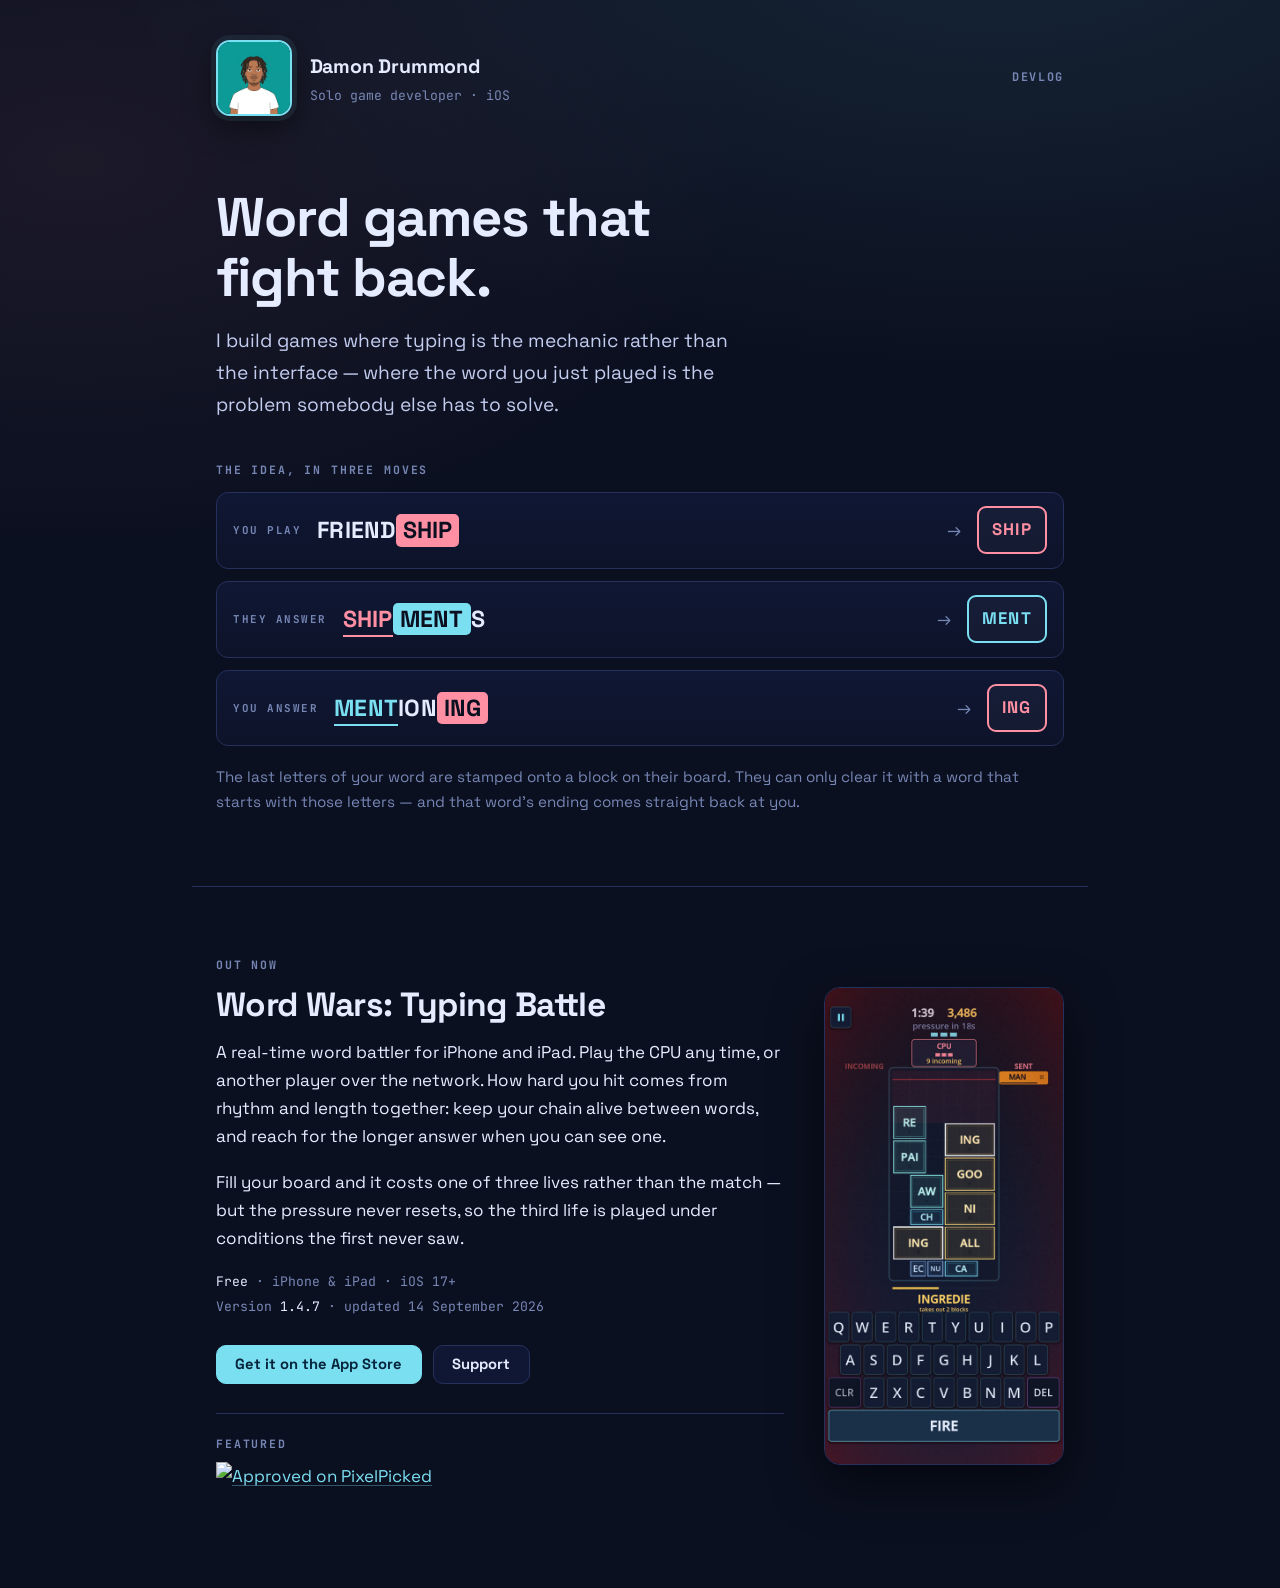
==== commit 35b0ee9c: "The one about actually shipping it Second devlog. Word Wars going live, App Review, the discovery pr" ====
--- a/index.html
+++ b/index.html
@@ -87,7 +87,7 @@
 
         <ul class="facts">
           <li><b>Free</b> &middot; iPhone &amp; iPad &middot; iOS 17+</li>
-          <li>Version <b>1.4.0</b> &middot; updated 7 September 2026</li>
+          <li>Version <b>1.4.7</b> &middot; updated 14 September 2026</li>
         </ul>
 
         <div class="actions">
